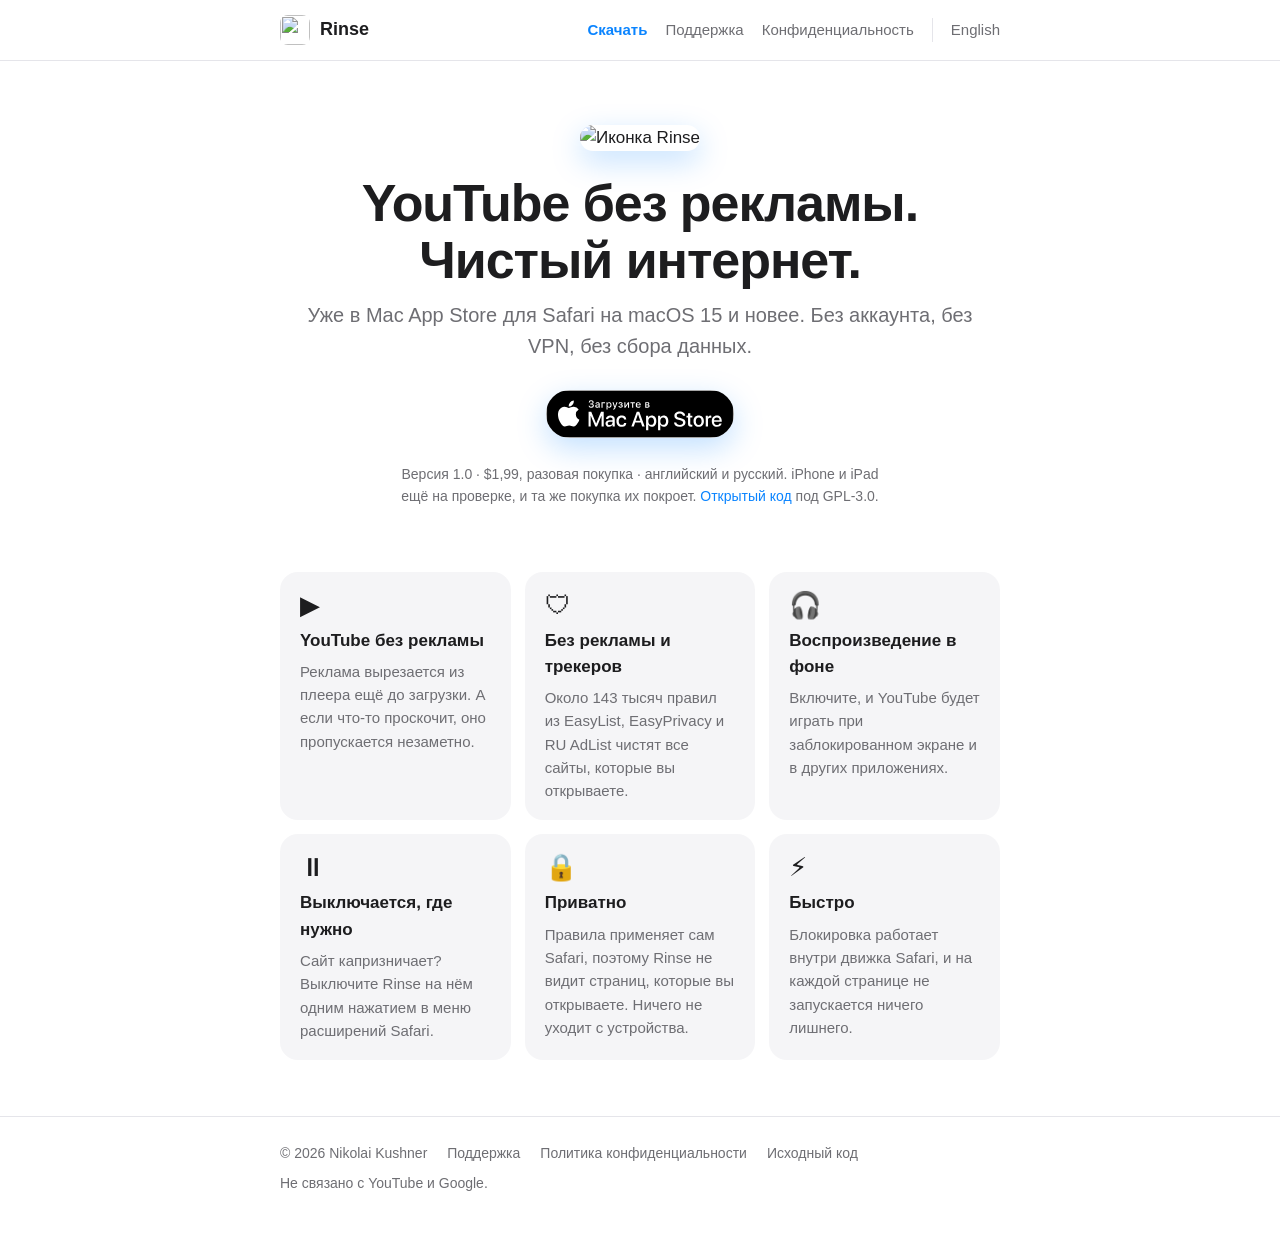
==== site/ru/index.html @ bae1c05a "Site: point to the Mac App Store release instead of coming soon. macOS 1.0 is live; iPhone and iPad " ====
<!doctype html>
<html lang="ru">
<head>
  <meta charset="utf-8">
  <meta name="viewport" content="width=device-width, initial-scale=1">
  <title>Rinse — YouTube без рекламы и чистый интернет в Safari</title>
  <meta name="description" content="Rinse уже в Mac App Store. Убирает рекламу на YouTube и блокирует рекламу и трекеры на всех сайтах в Safari на Mac. Без аккаунта, без VPN, без сбора данных.">
  <link rel="icon" href="../favicon.png">
  <link rel="alternate" hreflang="en" href="../">
  <link rel="stylesheet" href="../style.css">
</head>
<body>
  <header class="top"><div class="wrap">
    <a class="brand" href="./"><img src="../icon.png" alt=""><span>Rinse</span></a>
    <nav>
      <a class="download" href="https://apps.apple.com/app/rinse-ad-blocker-for-safari/id6827144226?mt=12">Скачать</a>
      <a href="support.html">Поддержка</a>
      <a href="privacy.html">Конфиденциальность</a>
      <a class="lang" href="../" hreflang="en" lang="en">English</a>
    </nav>
  </div></header>

  <main class="wrap">
    <section class="hero">
      <img src="../icon.png" alt="Иконка Rinse">
      <h1>YouTube без рекламы.<br>Чистый интернет.</h1>
      <p class="lead">Уже в Mac App Store для Safari на macOS 15 и новее. Без аккаунта, без VPN, без сбора данных.</p>
      <p class="store"><a href="https://apps.apple.com/app/rinse-ad-blocker-for-safari/id6827144226?mt=12"><picture>
        <source media="(prefers-color-scheme: dark)" srcset="../badges/mac-app-store-ru-dark.svg">
        <img src="../badges/mac-app-store-ru.svg" width="156" height="40" alt="Загрузить в Mac App Store">
      </picture></a></p>
      <p class="small">Версия 1.0 · $1,99, разовая покупка · английский и русский. iPhone и iPad ещё на проверке, и та же покупка их покроет. <a href="https://github.com/nikolaikushner/rinse">Открытый код</a> под GPL-3.0.</p>
    </section>

    <section class="features">
      <div class="card"><div class="icon">▶︎</div><h3>YouTube без рекламы</h3><p>Реклама вырезается из плеера ещё до загрузки. А если что-то проскочит, оно пропускается незаметно.</p></div>
      <div class="card"><div class="icon">🛡</div><h3>Без рекламы и трекеров</h3><p>Около 143 тысяч правил из EasyList, EasyPrivacy и RU AdList чистят все сайты, которые вы открываете.</p></div>
      <div class="card"><div class="icon">🎧</div><h3>Воспроизведение в фоне</h3><p>Включите, и YouTube будет играть при заблокированном экране и в других приложениях.</p></div>
      <div class="card"><div class="icon">⏸</div><h3>Выключается, где нужно</h3><p>Сайт капризничает? Выключите Rinse на нём одним нажатием в меню расширений Safari.</p></div>
      <div class="card"><div class="icon">🔒</div><h3>Приватно</h3><p>Правила применяет сам Safari, поэтому Rinse не видит страниц, которые вы открываете. Ничего не уходит с устройства.</p></div>
      <div class="card"><div class="icon">⚡︎</div><h3>Быстро</h3><p>Блокировка работает внутри движка Safari, и на каждой странице не запускается ничего лишнего.</p></div>
    </section>
  </main>

  <footer><div class="wrap">
    <span>© 2026 Nikolai Kushner</span>
    <a href="support.html">Поддержка</a>
    <a href="privacy.html">Политика конфиденциальности</a>
    <a href="https://github.com/nikolaikushner/rinse">Исходный код</a>
    <span>Не связано с YouTube и Google.</span>
  </div></footer>
</body>
</html>
---- site/style.css ----
:root {
  --bg: #ffffff;
  --surface: #f5f5f7;
  --text: #1d1d1f;
  --muted: #6e6e73;
  --line: #e5e5ea;
  --accent: #0a84ff;
  --accent-2: #0bc5d8;
  --radius: 18px;
  color-scheme: light dark;
}
@media (prefers-color-scheme: dark) {
  :root {
    --bg: #000000;
    --surface: #1c1c1e;
    --text: #f5f5f7;
    --muted: #a1a1a6;
    --line: #2c2c2e;
    --accent: #409cff;
  }
}
* { box-sizing: border-box; }
html { -webkit-text-size-adjust: 100%; }
body {
  margin: 0;
  background: var(--bg);
  color: var(--text);
  font: 17px/1.55 -apple-system, BlinkMacSystemFont, "SF Pro Text", "Helvetica Neue", Arial, sans-serif;
}
a { color: var(--accent); text-decoration: none; }
a:hover { text-decoration: underline; }
.wrap { max-width: 760px; margin: 0 auto; padding: 0 20px; }

/* Header */
.top { border-bottom: 1px solid var(--line); }
.top .wrap { display: flex; align-items: center; gap: 16px; min-height: 60px; }
.brand { display: flex; align-items: center; gap: 10px; font-weight: 600; color: var(--text); font-size: 18px; }
.brand:hover { text-decoration: none; }
.brand img { width: 30px; height: 30px; border-radius: 8px; }
.top nav { margin-left: auto; display: flex; flex-wrap: wrap; justify-content: flex-end; gap: 4px 18px; font-size: 15px; }
.top nav a { color: var(--muted); }
.top nav a[aria-current="page"] { color: var(--text); font-weight: 600; }
.lang { border-left: 1px solid var(--line); padding-left: 18px; }

/* Hero */
.hero { text-align: center; padding: 64px 0 40px; }
.hero img { width: 112px; height: 112px; border-radius: 26px; box-shadow: 0 10px 30px rgba(10, 132, 255, 0.25); }
.hero h1 { font-size: clamp(34px, 7vw, 52px); line-height: 1.08; letter-spacing: -0.02em; margin: 24px 0 12px; }
.hero p.lead { font-size: 20px; color: var(--muted); margin: 0 auto 28px; max-width: 34em; }
.store { margin: 0 0 18px; }
.store a { display: inline-block; line-height: 0; }
.store a:hover { text-decoration: none; opacity: 0.88; }
.store img { width: 188px; height: auto; }
.small { font-size: 14px; color: var(--muted); margin: 0 auto; max-width: 36em; }
.top nav a.download { color: var(--accent); font-weight: 600; }

/* Features */
.features { display: grid; grid-template-columns: repeat(auto-fit, minmax(220px, 1fr)); gap: 14px; margin: 24px 0 56px; }
.card { background: var(--surface); border-radius: var(--radius); padding: 20px 20px 18px; }
.card h3 { margin: 0 0 6px; font-size: 17px; }
.card p { margin: 0; color: var(--muted); font-size: 15px; }
.card .icon { font-size: 26px; line-height: 1; margin-bottom: 10px; }

/* Documents */
.doc { padding-top: 44px; padding-bottom: 64px; }
.doc h1 { font-size: 36px; letter-spacing: -0.015em; margin: 0 0 4px; }
.doc h2 { font-size: 21px; margin: 34px 0 8px; }
.doc h3 { font-size: 17px; margin: 22px 0 4px; }
.doc p, .doc li { color: var(--text); }
.doc ul, .doc ol { padding-left: 22px; }
.doc li { margin: 4px 0; }
.doc .updated { color: var(--muted); font-size: 15px; margin: 0 0 24px; }
.summary { background: var(--surface); border-radius: var(--radius); padding: 18px 22px; margin: 20px 0 8px; }
.summary p { margin: 0; }
details { border-bottom: 1px solid var(--line); padding: 14px 0; }
details summary { cursor: pointer; font-weight: 600; list-style: none; }
details summary::-webkit-details-marker { display: none; }
details summary::after { content: "+"; float: right; color: var(--muted); font-weight: 400; }
details[open] summary::after { content: "−"; }
details > *:not(summary) { margin: 10px 0 0; }
code { background: var(--surface); padding: 1px 6px; border-radius: 6px; font-size: 0.9em; }

footer { border-top: 1px solid var(--line); padding: 26px 0 40px; color: var(--muted); font-size: 14px; }
footer .wrap { display: flex; flex-wrap: wrap; gap: 8px 20px; }
footer a { color: var(--muted); }

@media (max-width: 560px) {
  .top .wrap { gap: 10px; }
  .top nav { gap: 4px 12px; font-size: 13px; }
  .lang { padding-left: 12px; }
  .brand span { display: none; }
  .doc h1 { font-size: 30px; }
}
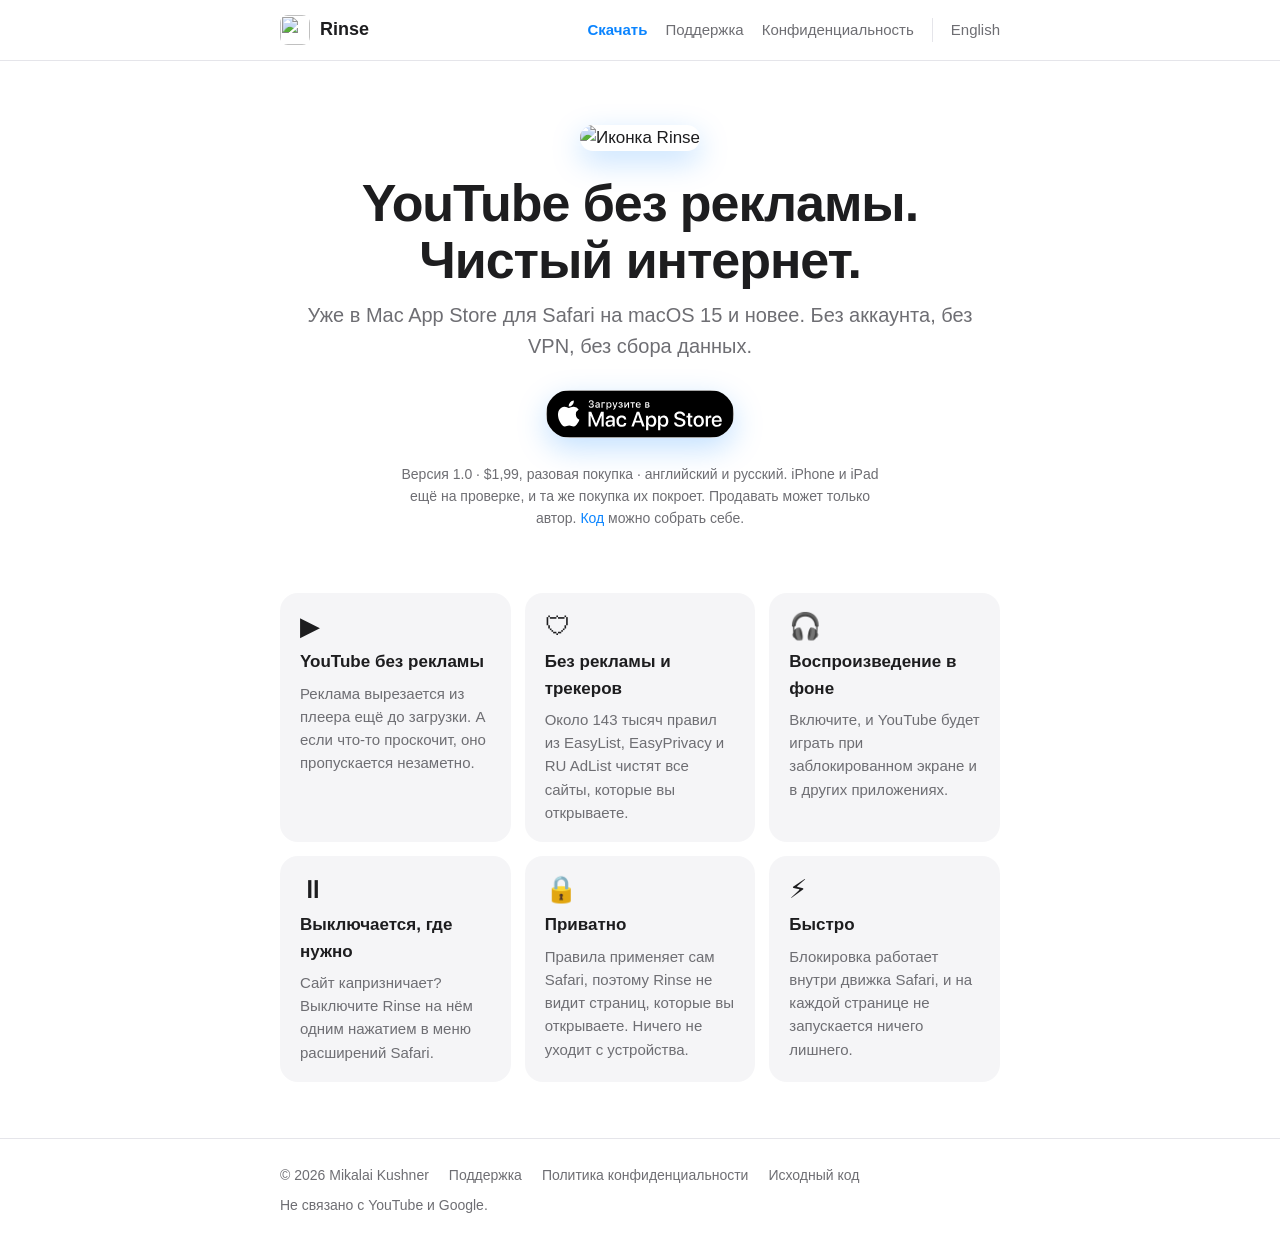
==== commit 678f5e0b: "License: only Mikalai Kushner may sell Rinse. The public source stays buildable for personal use. Ea" ====
--- a/site/ru/index.html
+++ b/site/ru/index.html
@@ -29,7 +29,7 @@
         <source media="(prefers-color-scheme: dark)" srcset="../badges/mac-app-store-ru-dark.svg">
         <img src="../badges/mac-app-store-ru.svg" width="156" height="40" alt="Загрузить в Mac App Store">
       </picture></a></p>
-      <p class="small">Версия 1.0 · $1,99, разовая покупка · английский и русский. iPhone и iPad ещё на проверке, и та же покупка их покроет. <a href="https://github.com/nikolaikushner/rinse">Открытый код</a> под GPL-3.0.</p>
+      <p class="small">Версия 1.0 · $1,99, разовая покупка · английский и русский. iPhone и iPad ещё на проверке, и та же покупка их покроет. Продавать может только автор. <a href="https://github.com/nikolaikushner/rinse">Код</a> можно собрать себе.</p>
     </section>
 
     <section class="features">
@@ -43,7 +43,7 @@
   </main>
 
   <footer><div class="wrap">
-    <span>© 2026 Nikolai Kushner</span>
+    <span>© 2026 Mikalai Kushner</span>
     <a href="support.html">Поддержка</a>
     <a href="privacy.html">Политика конфиденциальности</a>
     <a href="https://github.com/nikolaikushner/rinse">Исходный код</a>
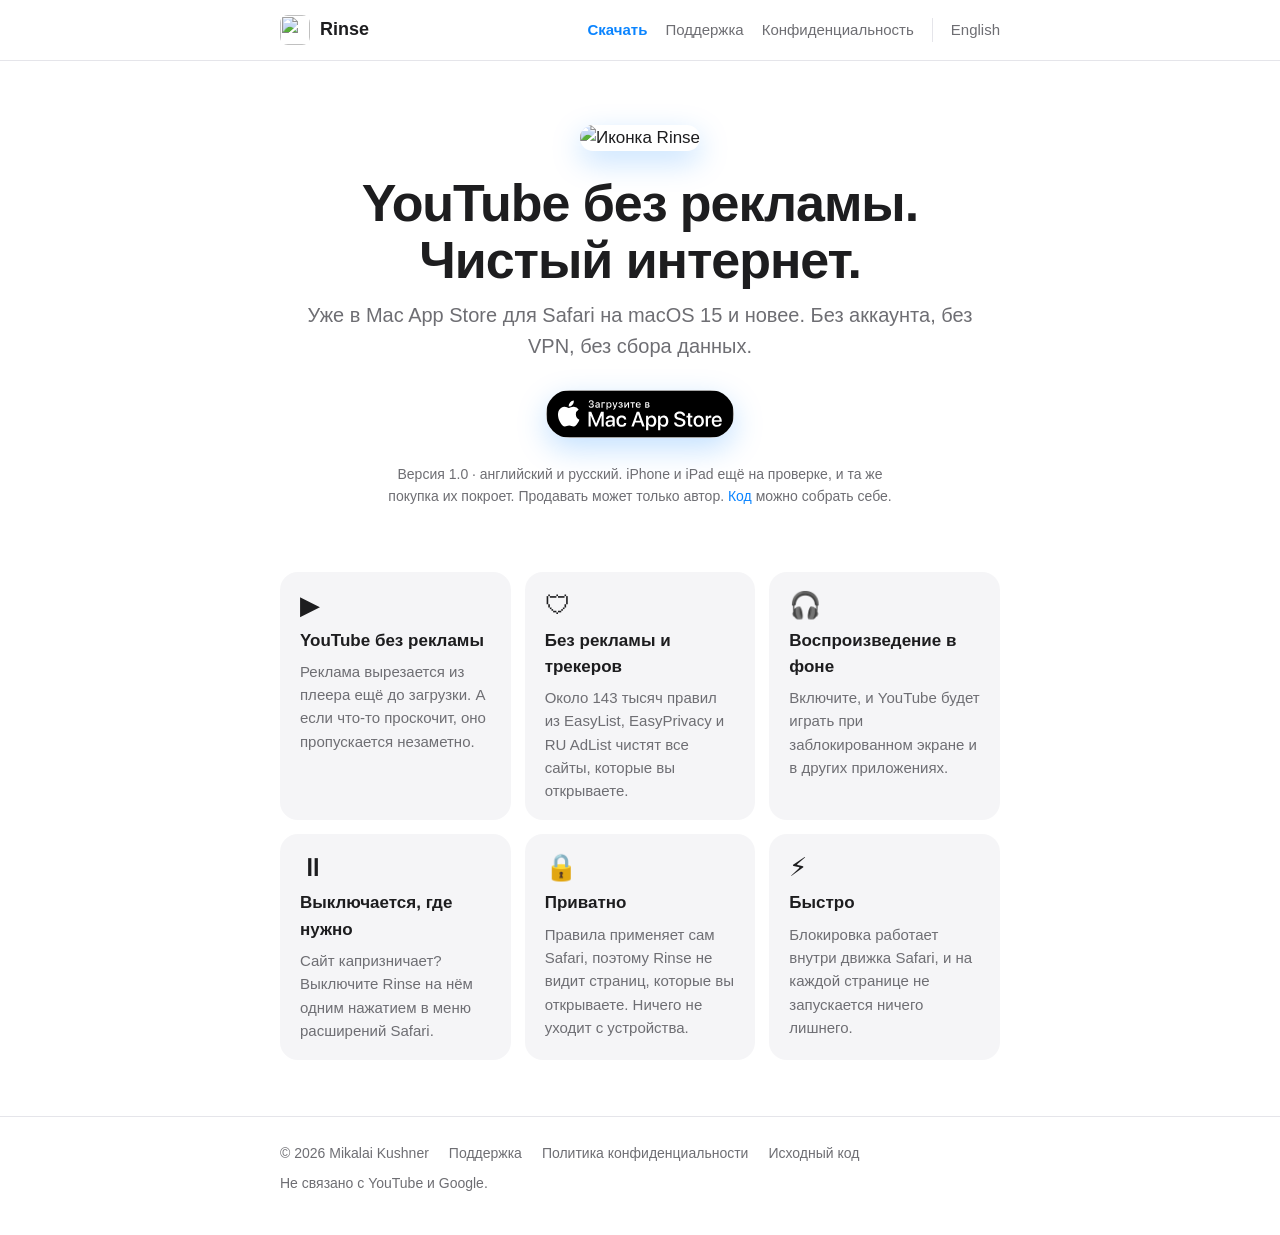
==== commit d55b9635: "Remove the listed price from the site and the repo. Co-authored-by: Cursor <cursoragent@cursor.com>" ====
--- a/site/ru/index.html
+++ b/site/ru/index.html
@@ -29,7 +29,7 @@
         <source media="(prefers-color-scheme: dark)" srcset="../badges/mac-app-store-ru-dark.svg">
         <img src="../badges/mac-app-store-ru.svg" width="156" height="40" alt="Загрузить в Mac App Store">
       </picture></a></p>
-      <p class="small">Версия 1.0 · $1,99, разовая покупка · английский и русский. iPhone и iPad ещё на проверке, и та же покупка их покроет. Продавать может только автор. <a href="https://github.com/nikolaikushner/rinse">Код</a> можно собрать себе.</p>
+      <p class="small">Версия 1.0 · английский и русский. iPhone и iPad ещё на проверке, и та же покупка их покроет. Продавать может только автор. <a href="https://github.com/nikolaikushner/rinse">Код</a> можно собрать себе.</p>
     </section>
 
     <section class="features">
